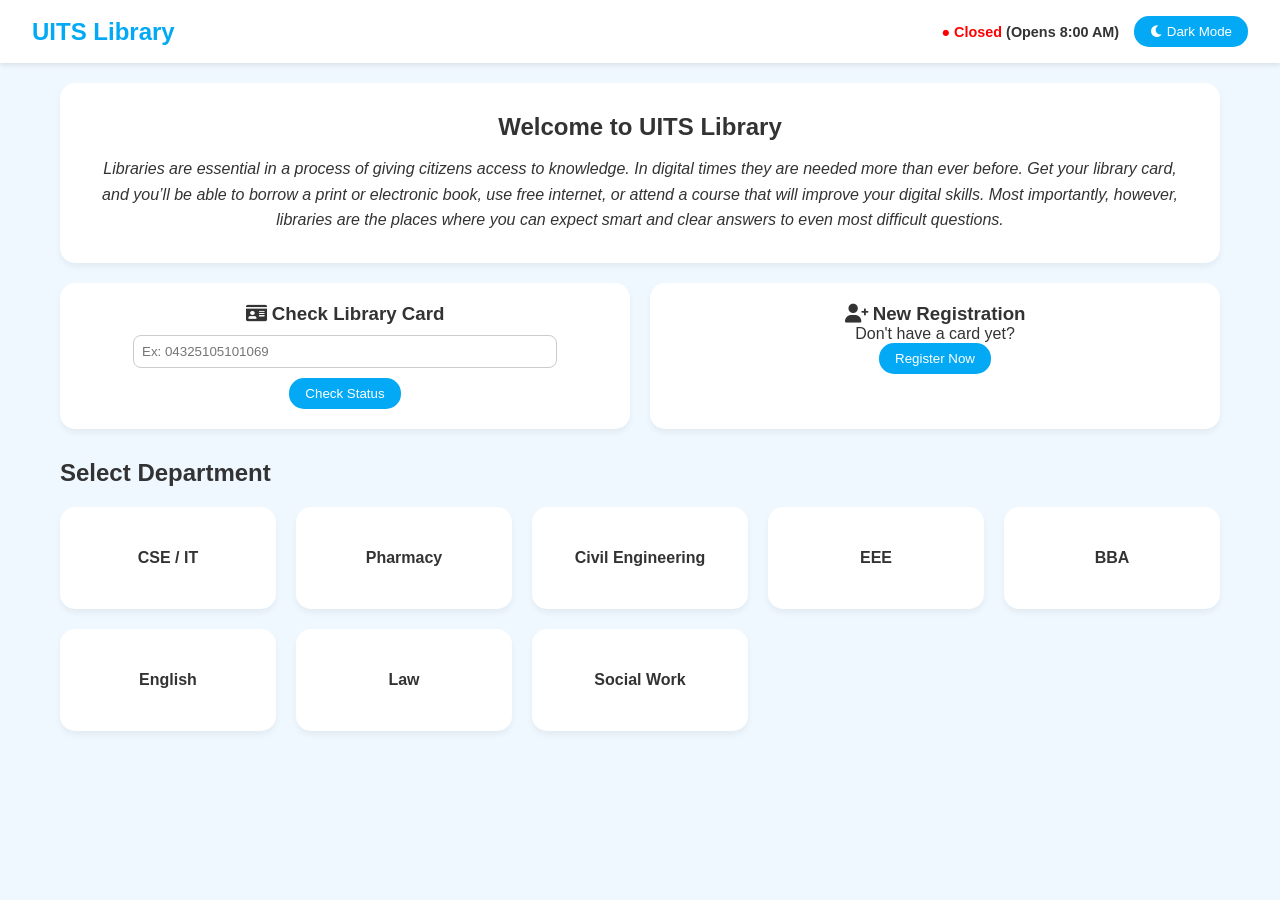
==== index.html @ aa0f2081 "Update and rename project.html to index.html" ====
<!DOCTYPE html>
<html lang="en">
<head>
    <meta charset="UTF-8">
    <meta name="viewport" content="width=device-width, initial-scale=1.0">
    <title>UITS Campus Library</title>
    <link rel="stylesheet" href="style.css">
    <link rel="stylesheet" href="https://cdnjs.cloudflare.com/ajax/libs/font-awesome/6.0.0/css/all.min.css">
</head>
<body>

    <nav class="navbar">
        <div class="logo">UITS Library</div>
        <div class="nav-controls">
            <div id="timer-display">Loading time...</div>
            <button id="theme-toggle"><i class="fas fa-moon"></i> Dark Mode</button>
        </div>
    </nav>

    <div class="container">
        
        <section id="home-section">
            <div class="hero-text">
                <h1>Welcome to UITS Library</h1>
                <p class="intro-quote">
                    Libraries are essential in a process of giving citizens access to knowledge. In digital times they are needed more than ever before.
                    Get your library card, and you’ll be able to borrow a print or electronic book, use free internet, or attend a course that will improve your digital skills.
                    Most importantly, however, libraries are the places where you can expect smart and clear answers to even most difficult questions.
                </p>
            </div>

            <div class="card-services">
                <div class="service-box">
                    <h3><i class="fas fa-id-card"></i> Check Library Card</h3>
                    <input type="text" id="card-id-input" placeholder="Ex: 04325105101069">
                    <button onclick="checkLibraryCard()">Check Status</button>
                    <p id="card-status-msg"></p>
                </div>
                <div class="service-box">
                    <h3><i class="fas fa-user-plus"></i> New Registration</h3>
                    <p>Don't have a card yet?</p>
                    <button onclick="alert('Registration form opening soon!')">Register Now</button>
                </div>
            </div>

            <h2>Select Department</h2>
            <div class="dept-grid">
                <div class="dept-card" onclick="loadBooks('CSE/IT')">CSE / IT</div>
                <div class="dept-card" onclick="loadBooks('Pharmacy')">Pharmacy</div>
                <div class="dept-card" onclick="loadBooks('Civil')">Civil Engineering</div>
                <div class="dept-card" onclick="loadBooks('EEE')">EEE</div>
                <div class="dept-card" onclick="loadBooks('BBA')">BBA</div>
                <div class="dept-card" onclick="loadBooks('English')">English</div>
                <div class="dept-card" onclick="loadBooks('Law')">Law</div>
                <div class="dept-card" onclick="loadBooks('Social Work')">Social Work</div>
            </div>
        </section>

        <section id="book-section" class="hidden">
            <button class="back-btn" onclick="showHome()"> <i class="fas fa-arrow-left"></i> Back to Home</button>
            <h2 id="dept-title">Department Name</h2>
            
            <div class="search-bar-container">
                <div class="search-box">
                    <i class="fas fa-book book-anim"></i>
                    <input type="text" id="search-input" placeholder="Search by book name or author..." onkeyup="filterBooks()">
                </div>
                <select id="edition-filter" onchange="filterBooks()">
                    <option value="all">All Editions</option>
                    <option value="1st">1st - 3rd Edition</option>
                    <option value="4th">4th - 8th Edition</option>
                    <option value="9th">9th+ Edition</option>
                </select>
            </div>

            <div class="table-responsive">
                <table id="book-table">
                    <thead>
                        <tr>
                            <th>SL</th>
                            <th>Title</th>
                            <th>Author</th>
                            <th>Edition</th>
                        </tr>
                    </thead>
                    <tbody id="book-table-body">
                        </tbody>
                </table>
                <div id="coming-soon-msg" class="hidden">
                    <h3>Coming soon. Thanks for visiting.</h3>
                </div>
            </div>
        </section>

    </div>

    <script src="script.js"></script>
</body>
</html>
---- style.css ----
:root {
    /* Light Mode Variables */
    --bg-color: #f0f8ff; /* Alice Blue */
    --text-color: #333;
    --card-bg: #ffffff;
    --primary-color: #03a9f4; /* Light Blue */
    --hover-color: #0288d1;
    --border-radius: 15px; /* Soft rounded corners */
    --transition: all 0.3s ease;
}

/* Dark Mode Variables */
.dark-mode {
    --bg-color: #121212;
    --text-color: #e0e0e0;
    --card-bg: #1e1e1e;
    --primary-color: #bb86fc;
    --hover-color: #3700b3;
}

* {
    margin: 0;
    padding: 0;
    box-sizing: border-box;
    font-family: 'Segoe UI', Tahoma, Geneva, Verdana, sans-serif;
}

body {
    background-color: var(--bg-color);
    color: var(--text-color);
    transition: var(--transition);
}

/* Navbar */
.navbar {
    background-color: var(--card-bg);
    padding: 1rem 2rem;
    display: flex;
    justify-content: space-between;
    align-items: center;
    box-shadow: 0 2px 5px rgba(0,0,0,0.1);
}

.logo {
    font-size: 1.5rem;
    font-weight: bold;
    color: var(--primary-color);
}

.nav-controls {
    display: flex;
    gap: 15px;
    align-items: center;
}

#timer-display {
    font-size: 0.9rem;
    font-weight: bold;
    color: var(--text-color);
}

button {
    padding: 8px 16px;
    border: none;
    border-radius: var(--border-radius);
    cursor: pointer;
    background-color: var(--primary-color);
    color: white;
    transition: var(--transition);
}

button:hover {
    background-color: var(--hover-color);
    transform: scale(1.05);
}

/* Container & Layout */
.container {
    max-width: 1200px;
    margin: 20px auto;
    padding: 0 20px;
}

.hero-text {
    background-color: var(--card-bg);
    padding: 30px;
    border-radius: var(--border-radius);
    margin-bottom: 20px;
    text-align: center;
    box-shadow: 0 4px 6px rgba(0,0,0,0.05);
}

.intro-quote {
    font-style: italic;
    margin-top: 15px;
    line-height: 1.6;
}

/* Card Services */
.card-services {
    display: flex;
    gap: 20px;
    margin-bottom: 30px;
    flex-wrap: wrap;
}

.service-box {
    flex: 1;
    background: var(--card-bg);
    padding: 20px;
    border-radius: var(--border-radius);
    box-shadow: 0 4px 6px rgba(0,0,0,0.05);
    text-align: center;
}

.service-box input {
    padding: 8px;
    border-radius: 8px;
    border: 1px solid #ccc;
    margin: 10px 0;
    width: 80%;
}

/* Departments Grid */
.dept-grid {
    display: grid;
    grid-template-columns: repeat(auto-fit, minmax(200px, 1fr));
    gap: 20px;
    margin-top: 20px;
}

.dept-card {
    background-color: var(--card-bg);
    padding: 40px 20px;
    text-align: center;
    border-radius: var(--border-radius);
    cursor: pointer;
    box-shadow: 0 4px 6px rgba(0,0,0,0.05);
    transition: var(--transition);
    font-weight: bold;
    border: 2px solid transparent;
}

.dept-card:hover {
    background-color: var(--primary-color);
    color: white;
    border-radius: 30px; /* More roundy on hover as requested */
    transform: translateY(-5px);
}

/* Book Section & Table */
.hidden {
    display: none;
}

.search-bar-container {
    display: flex;
    gap: 10px;
    margin: 20px 0;
    flex-wrap: wrap;
}

.search-box {
    flex: 2;
    position: relative;
    display: flex;
    align-items: center;
}

.search-box input {
    width: 100%;
    padding: 10px 10px 10px 40px;
    border-radius: var(--border-radius);
    border: 1px solid #ccc;
    outline: none;
}

.search-box i {
    position: absolute;
    left: 15px;
    color: var(--primary-color);
}

/* Optional Sweet Book Animation */
@keyframes bookBounce {
    0%, 100% { transform: translateY(0); }
    50% { transform: translateY(-3px); }
}
.book-anim {
    animation: bookBounce 2s infinite;
}

table {
    width: 100%;
    border-collapse: collapse;
    background: var(--card-bg);
    border-radius: var(--border-radius);
    overflow: hidden;
}

th, td {
    padding: 12px 15px;
    text-align: left;
    border-bottom: 1px solid rgba(0,0,0,0.1);
}

th {
    background-color: var(--primary-color);
    color: white;
}

tr:hover {
    background-color: rgba(0,0,0,0.02);
}

.back-btn {
    background-color: #ff7043; /* Orange for back button */
    margin-bottom: 15px;
}
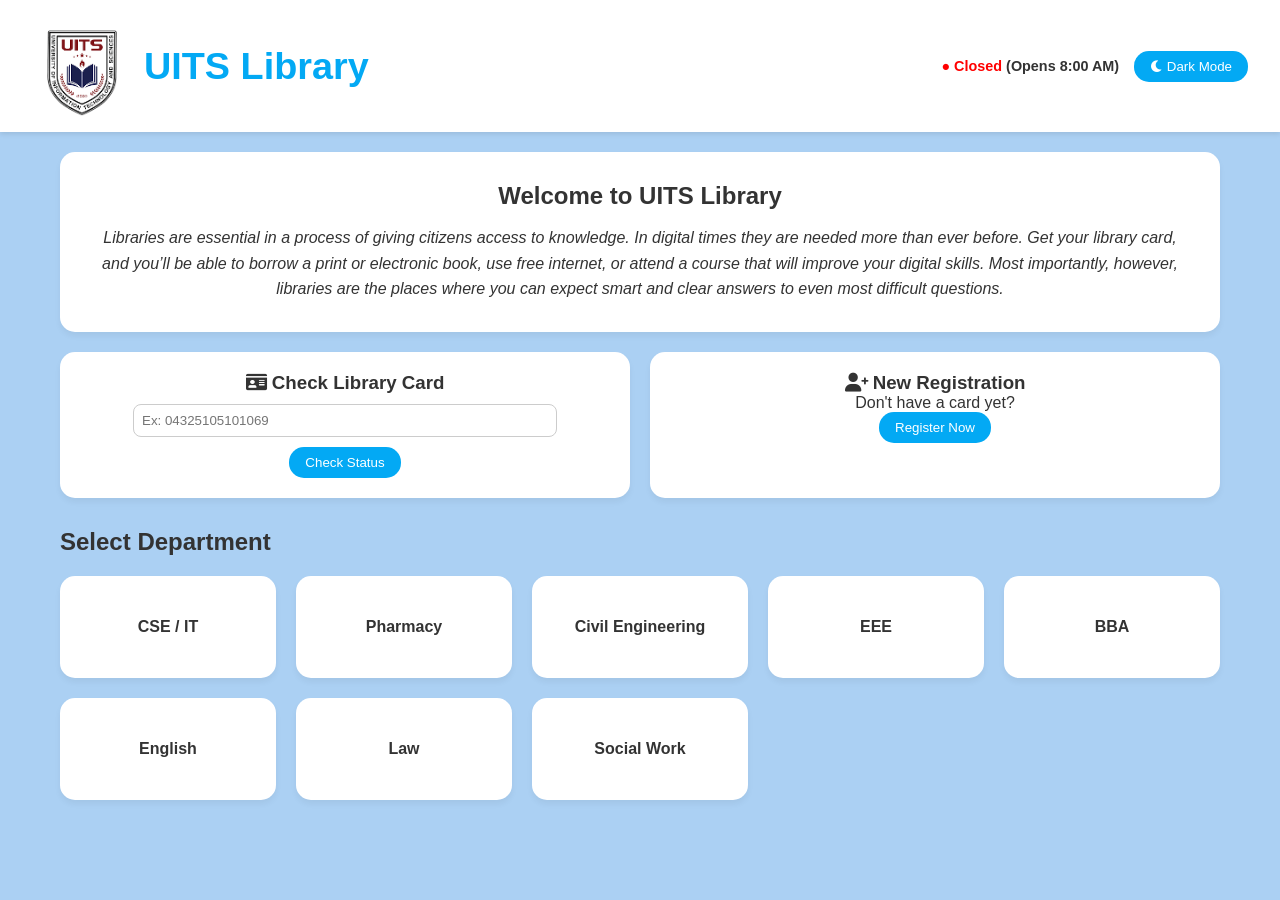
==== commit 6339d902: "Add files via upload" ====
--- a/index.html
+++ b/index.html
@@ -1,3 +1,4 @@
+
 <!DOCTYPE html>
 <html lang="en">
 <head>
@@ -10,7 +11,11 @@
 <body>
 
     <nav class="navbar">
-        <div class="logo">UITS Library</div>
+        <div class="logo">
+            <img src="download.png" alt="UITS Logo">
+            <span>UITS Library</span>
+        </div>
+        
         <div class="nav-controls">
             <div id="timer-display">Loading time...</div>
             <button id="theme-toggle"><i class="fas fa-moon"></i> Dark Mode</button>
@@ -97,4 +102,3 @@
     <script src="script.js"></script>
 </body>
 </html>
-
--- a/style.css
+++ b/style.css
@@ -1,19 +1,19 @@
 :root {
     /* Light Mode Variables */
-    --bg-color: #f0f8ff; /* Alice Blue */
+    --bg-color: #abd0f3; /* Alice Blue */
     --text-color: #333;
     --card-bg: #ffffff;
     --primary-color: #03a9f4; /* Light Blue */
     --hover-color: #0288d1;
-    --border-radius: 15px; /* Soft rounded corners */
+    --border-radius: 15px; 
     --transition: all 0.3s ease;
 }
 
 /* Dark Mode Variables */
 .dark-mode {
     --bg-color: #121212;
-    --text-color: #e0e0e0;
-    --card-bg: #1e1e1e;
+    --text-color: #ffffff;
+    --card-bg: #000000;
     --primary-color: #bb86fc;
     --hover-color: #3700b3;
 }
@@ -41,11 +41,22 @@
     box-shadow: 0 2px 5px rgba(0,0,0,0.1);
 }
 
+/* --- UPDATED LOGO CSS START --- */
 .logo {
-    font-size: 1.5rem;
+    display: flex; /* Flexbox for alignment */
+    align-items: center; /* Center vertically */
+    gap: 12px; /* Space between image and text */
+    font-size: 1cm;
     font-weight: bold;
     color: var(--primary-color);
 }
+
+.logo img {
+    height: 100px; /* Fixed height for the logo */
+    width: auto; /* Auto width to keep ratio */
+    object-fit: contain;
+}
+/* --- UPDATED LOGO CSS END --- */
 
 .nav-controls {
     display: flex;
@@ -144,7 +155,7 @@
 .dept-card:hover {
     background-color: var(--primary-color);
     color: white;
-    border-radius: 30px; /* More roundy on hover as requested */
+    border-radius: 30px; 
     transform: translateY(-5px);
 }
 
@@ -181,7 +192,7 @@
     color: var(--primary-color);
 }
 
-/* Optional Sweet Book Animation */
+/* Animation */
 @keyframes bookBounce {
     0%, 100% { transform: translateY(0); }
     50% { transform: translateY(-3px); }
@@ -214,6 +225,20 @@
 }
 
 .back-btn {
-    background-color: #ff7043; /* Orange for back button */
+    background-color: #ff7043; 
     margin-bottom: 15px;
-}+}
+
+/* Responsive Adjustments */
+@media (max-width: 600px) {
+    .logo img {
+        height: 35px; /* Smaller logo for mobile */
+    }
+    .logo span {
+        font-size: 1.2rem;
+    }
+    .navbar {
+        flex-direction: column;
+        gap: 10px;
+    }
+}
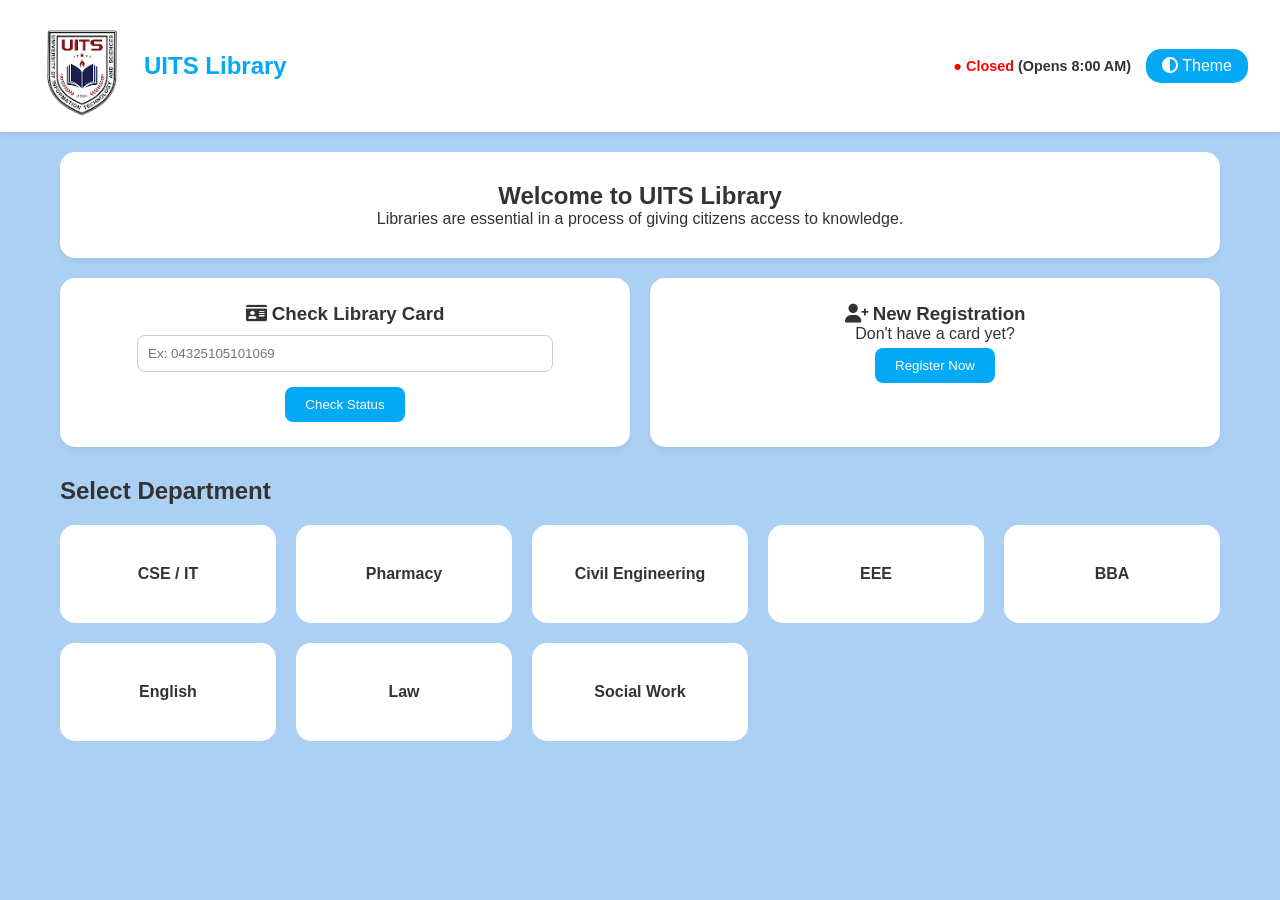
==== commit abbf511c: "Add files via upload" ====
--- a/index.html
+++ b/index.html
@@ -1,4 +1,3 @@
-
 <!DOCTYPE html>
 <html lang="en">
 <head>
@@ -10,93 +9,253 @@
 </head>
 <body>
 
-    <nav class="navbar">
-        <div class="logo">
-            <img src="download.png" alt="UITS Logo">
-            <span>UITS Library</span>
+    <input type="checkbox" id="dark-toggle" class="control-input">
+    <input type="radio" name="nav" id="nav-home" class="control-input" checked>
+    <input type="radio" name="nav" id="nav-cse" class="control-input">
+    <input type="radio" name="nav" id="nav-pharm" class="control-input">
+    <input type="radio" name="nav" id="nav-civil" class="control-input">
+    <input type="radio" name="nav" id="nav-eee" class="control-input">
+    <input type="radio" name="nav" id="nav-bba" class="control-input">
+    <input type="radio" name="nav" id="nav-eng" class="control-input">
+    <input type="radio" name="nav" id="nav-law" class="control-input">
+    <input type="radio" name="nav" id="nav-social" class="control-input">
+
+    <div class="main-wrapper">
+        
+        <nav class="navbar">
+            <div class="logo">
+                <img src="download.png" alt="UITS Logo">
+                <span>UITS Library</span>
+            </div>
+            <div class="nav-controls">
+                <div id="timer-display">Loading...</div>
+                <label for="dark-toggle" class="theme-btn">
+                    <i class="fas fa-adjust"></i> Theme
+                </label>
+            </div>
+        </nav>
+
+        <div class="container">
+            
+            <section id="home-content">
+                <div class="hero-text">
+                    <h1>Welcome to UITS Library</h1>
+                    <p class="intro-quote">
+                        Libraries are essential in a process of giving citizens access to knowledge.
+                    </p>
+                </div>
+
+                <div class="card-services">
+                    <div class="service-box">
+                        <h3><i class="fas fa-id-card"></i> Check Library Card</h3>
+                        <input type="text" id="card-id-input" placeholder="Ex: 04325105101069">
+                        <button onclick="checkLibraryCard()">Check Status</button>
+                        <p id="card-status-msg"></p>
+                    </div>
+                    <div class="service-box">
+                        <h3><i class="fas fa-user-plus"></i> New Registration</h3>
+                        <p>Don't have a card yet?</p>
+                        <button onclick="alert('Registration form opening soon!')">Register Now</button>
+                    </div>
+                </div>
+
+                <h2>Select Department</h2>
+                <div class="dept-grid">
+                    <label for="nav-cse" class="dept-card">CSE / IT</label>
+                    <label for="nav-pharm" class="dept-card">Pharmacy</label>
+                    <label for="nav-civil" class="dept-card">Civil Engineering</label>
+                    <label for="nav-eee" class="dept-card">EEE</label>
+                    <label for="nav-bba" class="dept-card">BBA</label>
+                    <label for="nav-eng" class="dept-card">English</label>
+                    <label for="nav-law" class="dept-card">Law</label>
+                    <label for="nav-social" class="dept-card">Social Work</label>
+                </div>
+            </section>
+
+            <section id="cse-content" class="book-section">
+                <label for="nav-home" class="back-btn"> <i class="fas fa-arrow-left"></i> Back to Home</label>
+                <h2>CSE / IT Department Books</h2>
+                <div class="search-container">
+                    <input type="text" onkeyup="searchTable(this)" placeholder="Search CSE books...">
+                </div>
+                <div class="table-responsive">
+                    <table>
+                        <thead><tr><th>SL</th><th>Title</th><th>Author</th><th>Ed</th></tr></thead>
+                        <tbody>
+                            <tr><td>1</td><td>Compilers: Principles, Techniques</td><td>Alfred V. Aho</td><td>-</td></tr>
+                            <tr><td>2</td><td>Principles of Compiler Design</td><td>Alfred V. Aho</td><td>-</td></tr>
+                            <tr><td>3</td><td>Introduction to Computers</td><td>Peter Norton</td><td>6e</td></tr>
+                            <tr><td>8</td><td>Computer System Architecture</td><td>M. Morris Mano</td><td>3e</td></tr>
+                            <tr><td>9</td><td>Fundamentals of Computer Algorithms</td><td>Ellis Horowitz</td><td>-</td></tr>
+                            <tr><td>12</td><td>Computer Organization and Design</td><td>David A. Patterson</td><td>4e</td></tr>
+                            <tr><td>16</td><td>The Intel Microprocessors</td><td>Barry B. Brey</td><td>8e</td></tr>
+                            <tr><td>21</td><td>Data & Computer Communications</td><td>William Stallings</td><td>7e</td></tr>
+                            <tr><td>24</td><td>Computer Networks</td><td>Tanenbaum</td><td>4e</td></tr>
+                            <tr><td>35</td><td>Software Engineering</td><td>Roger S. Pressman</td><td>6e</td></tr>
+                            <tr><td>38</td><td>Introduction to Automata Theory</td><td>John E. Hopcroft</td><td>3e</td></tr>
+                            <tr><td>40</td><td>Teach Yourself C++</td><td>Herbert Schildt</td><td>3e</td></tr>
+                        </tbody>
+                    </table>
+                </div>
+            </section>
+
+            <section id="pharm-content" class="book-section">
+                <label for="nav-home" class="back-btn"><i class="fas fa-arrow-left"></i> Back to Home</label>
+                <h2>Pharmacy Department Books</h2>
+                <div class="search-container">
+                    <input type="text" onkeyup="searchTable(this)" placeholder="Search Pharmacy books...">
+                </div>
+                <div class="table-responsive">
+                    <table>
+                        <thead><tr><th>SL</th><th>Title</th><th>Author</th><th>Ed</th></tr></thead>
+                        <tbody>
+                            <tr><td>21</td><td>Cell and Molecular Biology</td><td>E.D.P. De Robertis</td><td>4e</td></tr>
+                            <tr><td>22</td><td>Clinical Pharmacy & Therapeutics</td><td>Roger Walker</td><td>11e</td></tr>
+                            <tr><td>23</td><td>Goodman & Gilmans The Pharma Basis</td><td>Alfred G. Goodman</td><td>13e</td></tr>
+                            <tr><td>29</td><td>Organic Chemistry</td><td>Robert Morrison</td><td>9e</td></tr>
+                            <tr><td>30</td><td>Ansels Pharmaceutical Dosage Forms</td><td>Loyd V. Allen</td><td>3e</td></tr>
+                            <tr><td>34</td><td>Basic and Clinical Pharmacology</td><td>Bertram G. Katzung</td><td>5e</td></tr>
+                            <tr><td>36</td><td>Robbins & Cotran Pathological Basis</td><td>Vinoy Kumar</td><td>-</td></tr>
+                            <tr><td>1</td><td>Comprehensive Pharmacy Review</td><td>Leon Shargel</td><td>8e</td></tr>
+                            <tr><td>7</td><td>Microbiology</td><td>Michael Pelczar</td><td>9e</td></tr>
+                            <tr><td>13</td><td>Physical Pharmacy</td><td>Alfred Martin</td><td>2e</td></tr>
+                        </tbody>
+                    </table>
+                </div>
+            </section>
+
+            <section id="civil-content" class="book-section">
+                <label for="nav-home" class="back-btn"><i class="fas fa-arrow-left"></i> Back to Home</label>
+                <h2>Civil Engineering Books</h2>
+                <div class="search-container">
+                    <input type="text" onkeyup="searchTable(this)" placeholder="Search Civil books...">
+                </div>
+                <div class="table-responsive">
+                    <table>
+                        <thead><tr><th>SL</th><th>Title</th><th>Author</th><th>Ed</th></tr></thead>
+                        <tbody>
+                            <tr><td>1</td><td>Structural Analysis</td><td>R.C. Hibbeler</td><td>8e</td></tr>
+                            <tr><td>2</td><td>Fluid Mechanics</td><td>R.K. Bansal</td><td>9e</td></tr>
+                            <tr><td>3</td><td>Surveying Vol. 1</td><td>B.C. Punmia</td><td>16e</td></tr>
+                            <tr><td>4</td><td>Principles of Geotechnical Eng</td><td>Braja M. Das</td><td>7e</td></tr>
+                            <tr><td>5</td><td>Design of Concrete Structures</td><td>Nilson & Darwin</td><td>14e</td></tr>
+                            <tr><td>6</td><td>Engineering Mechanics: Statics</td><td>Meriam & Kraige</td><td>7e</td></tr>
+                            <tr><td>7</td><td>Highway Engineering</td><td>S.K. Khanna</td><td>10e</td></tr>
+                        </tbody>
+                    </table>
+                </div>
+            </section>
+
+            <section id="eee-content" class="book-section">
+                <label for="nav-home" class="back-btn"><i class="fas fa-arrow-left"></i> Back to Home</label>
+                <h2>EEE Department Books</h2>
+                <div class="search-container">
+                    <input type="text" onkeyup="searchTable(this)" placeholder="Search EEE books...">
+                </div>
+                <div class="table-responsive">
+                    <table>
+                        <thead><tr><th>SL</th><th>Title</th><th>Author</th><th>Ed</th></tr></thead>
+                        <tbody>
+                            <tr><td>1</td><td>Fundamentals of Electric Circuits</td><td>Alexander & Sadiku</td><td>5e</td></tr>
+                            <tr><td>2</td><td>Electronic Devices and Circuit</td><td>Robert L. Boylestad</td><td>11e</td></tr>
+                            <tr><td>3</td><td>Power System Analysis</td><td>John J. Grainger</td><td>-</td></tr>
+                            <tr><td>4</td><td>Microelectronic Circuits</td><td>Adel S. Sedra</td><td>6e</td></tr>
+                            <tr><td>5</td><td>Modern Control Engineering</td><td>Katsuhiko Ogata</td><td>5e</td></tr>
+                            <tr><td>6</td><td>Principles of Electronics</td><td>V.K. Mehta</td><td>11e</td></tr>
+                            <tr><td>7</td><td>Electromagnetic Field Theory</td><td>Sadiku</td><td>4e</td></tr>
+                        </tbody>
+                    </table>
+                </div>
+            </section>
+
+            <section id="bba-content" class="book-section">
+                <label for="nav-home" class="back-btn"><i class="fas fa-arrow-left"></i> Back to Home</label>
+                <h2>BBA Department Books</h2>
+                <div class="search-container">
+                    <input type="text" onkeyup="searchTable(this)" placeholder="Search BBA books...">
+                </div>
+                <div class="table-responsive">
+                    <table>
+                        <thead><tr><th>SL</th><th>Title</th><th>Author</th><th>Ed</th></tr></thead>
+                        <tbody>
+                            <tr><td>1</td><td>Principles of Marketing</td><td>Philip Kotler</td><td>15e</td></tr>
+                            <tr><td>2</td><td>Management</td><td>Stephen P. Robbins</td><td>11e</td></tr>
+                            <tr><td>3</td><td>Financial Accounting</td><td>Jerry J. Weygandt</td><td>9e</td></tr>
+                            <tr><td>4</td><td>Fundamentals of Corporate Finance</td><td>Ross, Westerfield</td><td>10e</td></tr>
+                            <tr><td>5</td><td>Human Resource Management</td><td>Gary Dessler</td><td>13e</td></tr>
+                            <tr><td>6</td><td>Operations Management</td><td>William J. Stevenson</td><td>12e</td></tr>
+                            <tr><td>7</td><td>Business Communication</td><td>Kitty O. Locker</td><td>5e</td></tr>
+                        </tbody>
+                    </table>
+                </div>
+            </section>
+
+            <section id="eng-content" class="book-section">
+                <label for="nav-home" class="back-btn"><i class="fas fa-arrow-left"></i> Back to Home</label>
+                <h2>English Department Books</h2>
+                <div class="search-container">
+                    <input type="text" onkeyup="searchTable(this)" placeholder="Search English books...">
+                </div>
+                <div class="table-responsive">
+                    <table>
+                        <thead><tr><th>SL</th><th>Title</th><th>Author</th><th>Ed</th></tr></thead>
+                        <tbody>
+                            <tr><td>1</td><td>A History of English Literature</td><td>Edward Albert</td><td>5e</td></tr>
+                            <tr><td>2</td><td>The Study of Language</td><td>George Yule</td><td>4e</td></tr>
+                            <tr><td>3</td><td>An Introduction to Literary Studies</td><td>Mario Klarer</td><td>2e</td></tr>
+                            <tr><td>4</td><td>Hamlet</td><td>William Shakespeare</td><td>-</td></tr>
+                            <tr><td>5</td><td>Glossary of Literary Terms</td><td>M.H. Abrams</td><td>11e</td></tr>
+                            <tr><td>6</td><td>Pride and Prejudice</td><td>Jane Austen</td><td>-</td></tr>
+                            <tr><td>7</td><td>Pygmalion</td><td>George Bernard Shaw</td><td>-</td></tr>
+                        </tbody>
+                    </table>
+                </div>
+            </section>
+
+            <section id="law-content" class="book-section">
+                <label for="nav-home" class="back-btn"><i class="fas fa-arrow-left"></i> Back to Home</label>
+                <h2>Law Department Books</h2>
+                <div class="search-container">
+                    <input type="text" onkeyup="searchTable(this)" placeholder="Search Law books...">
+                </div>
+                <div class="table-responsive">
+                    <table>
+                        <thead><tr><th>SL</th><th>Title</th><th>Author</th><th>Ed</th></tr></thead>
+                        <tbody>
+                            <tr><td>1</td><td>The Code of Civil Procedure</td><td>Mahmudul Islam</td><td>4e</td></tr>
+                            <tr><td>2</td><td>Constitutional Law of Bangladesh</td><td>Mahmudul Islam</td><td>3e</td></tr>
+                            <tr><td>3</td><td>Jurisprudence: The Theory of Law</td><td>Salmond</td><td>12e</td></tr>
+                            <tr><td>4</td><td>The Penal Code, 1860</td><td>L. Kabir</td><td>-</td></tr>
+                            <tr><td>5</td><td>Law of Contract</td><td>Avtar Singh</td><td>11e</td></tr>
+                            <tr><td>6</td><td>Muslim Law</td><td>Syed Amir Ali</td><td>-</td></tr>
+                            <tr><td>7</td><td>Law of Evidence</td><td>Best</td><td>10e</td></tr>
+                        </tbody>
+                    </table>
+                </div>
+            </section>
+
+             <section id="social-content" class="book-section">
+                <label for="nav-home" class="back-btn"><i class="fas fa-arrow-left"></i> Back to Home</label>
+                <h2>Social Work Books</h2>
+                <div class="search-container">
+                    <input type="text" onkeyup="searchTable(this)" placeholder="Search Social Work books...">
+                </div>
+                <div class="table-responsive">
+                    <table>
+                        <thead><tr><th>SL</th><th>Title</th><th>Author</th><th>Ed</th></tr></thead>
+                        <tbody>
+                            <tr><td>1</td><td>Introduction to Social Work</td><td>Charles Zastrow</td><td>11e</td></tr>
+                            <tr><td>2</td><td>Social Work Practice</td><td>Mark Doel</td><td>-</td></tr>
+                            <tr><td>3</td><td>Research Methods for Social Work</td><td>Rubin & Babbie</td><td>8e</td></tr>
+                            <tr><td>4</td><td>Human Behavior in Social Env</td><td>Jose B. Ashford</td><td>5e</td></tr>
+                            <tr><td>5</td><td>Community Organization</td><td>H.B. Trecker</td><td>-</td></tr>
+                            <tr><td>6</td><td>Social Welfare in Bangladesh</td><td>M.A. Momen</td><td>-</td></tr>
+                        </tbody>
+                    </table>
+                </div>
+            </section>
+
         </div>
-        
-        <div class="nav-controls">
-            <div id="timer-display">Loading time...</div>
-            <button id="theme-toggle"><i class="fas fa-moon"></i> Dark Mode</button>
-        </div>
-    </nav>
-
-    <div class="container">
-        
-        <section id="home-section">
-            <div class="hero-text">
-                <h1>Welcome to UITS Library</h1>
-                <p class="intro-quote">
-                    Libraries are essential in a process of giving citizens access to knowledge. In digital times they are needed more than ever before.
-                    Get your library card, and you’ll be able to borrow a print or electronic book, use free internet, or attend a course that will improve your digital skills.
-                    Most importantly, however, libraries are the places where you can expect smart and clear answers to even most difficult questions.
-                </p>
-            </div>
-
-            <div class="card-services">
-                <div class="service-box">
-                    <h3><i class="fas fa-id-card"></i> Check Library Card</h3>
-                    <input type="text" id="card-id-input" placeholder="Ex: 04325105101069">
-                    <button onclick="checkLibraryCard()">Check Status</button>
-                    <p id="card-status-msg"></p>
-                </div>
-                <div class="service-box">
-                    <h3><i class="fas fa-user-plus"></i> New Registration</h3>
-                    <p>Don't have a card yet?</p>
-                    <button onclick="alert('Registration form opening soon!')">Register Now</button>
-                </div>
-            </div>
-
-            <h2>Select Department</h2>
-            <div class="dept-grid">
-                <div class="dept-card" onclick="loadBooks('CSE/IT')">CSE / IT</div>
-                <div class="dept-card" onclick="loadBooks('Pharmacy')">Pharmacy</div>
-                <div class="dept-card" onclick="loadBooks('Civil')">Civil Engineering</div>
-                <div class="dept-card" onclick="loadBooks('EEE')">EEE</div>
-                <div class="dept-card" onclick="loadBooks('BBA')">BBA</div>
-                <div class="dept-card" onclick="loadBooks('English')">English</div>
-                <div class="dept-card" onclick="loadBooks('Law')">Law</div>
-                <div class="dept-card" onclick="loadBooks('Social Work')">Social Work</div>
-            </div>
-        </section>
-
-        <section id="book-section" class="hidden">
-            <button class="back-btn" onclick="showHome()"> <i class="fas fa-arrow-left"></i> Back to Home</button>
-            <h2 id="dept-title">Department Name</h2>
-            
-            <div class="search-bar-container">
-                <div class="search-box">
-                    <i class="fas fa-book book-anim"></i>
-                    <input type="text" id="search-input" placeholder="Search by book name or author..." onkeyup="filterBooks()">
-                </div>
-                <select id="edition-filter" onchange="filterBooks()">
-                    <option value="all">All Editions</option>
-                    <option value="1st">1st - 3rd Edition</option>
-                    <option value="4th">4th - 8th Edition</option>
-                    <option value="9th">9th+ Edition</option>
-                </select>
-            </div>
-
-            <div class="table-responsive">
-                <table id="book-table">
-                    <thead>
-                        <tr>
-                            <th>SL</th>
-                            <th>Title</th>
-                            <th>Author</th>
-                            <th>Edition</th>
-                        </tr>
-                    </thead>
-                    <tbody id="book-table-body">
-                        </tbody>
-                </table>
-                <div id="coming-soon-msg" class="hidden">
-                    <h3>Coming soon. Thanks for visiting.</h3>
-                </div>
-            </div>
-        </section>
-
     </div>
 
     <script src="script.js"></script>
--- a/style.css
+++ b/style.css
@@ -1,244 +1,121 @@
+/* --- VARIABLES --- */
 :root {
-    /* Light Mode Variables */
-    --bg-color: #abd0f3; /* Alice Blue */
+    --bg-color: #abd0f3; 
     --text-color: #333;
     --card-bg: #ffffff;
-    --primary-color: #03a9f4; /* Light Blue */
+    --primary-color: #03a9f4; 
     --hover-color: #0288d1;
-    --border-radius: 15px; 
+    --border-radius: 15px;
     --transition: all 0.3s ease;
 }
 
-/* Dark Mode Variables */
-.dark-mode {
+* { margin: 0; padding: 0; box-sizing: border-box; font-family: 'Segoe UI', sans-serif; }
+
+/* --- INVISIBLE LOGIC --- */
+.control-input { display: none; }
+
+/* Dark Mode */
+#dark-toggle:checked ~ .main-wrapper {
     --bg-color: #121212;
     --text-color: #ffffff;
-    --card-bg: #000000;
+    --card-bg: #1e1e1e;
     --primary-color: #bb86fc;
     --hover-color: #3700b3;
 }
 
-* {
-    margin: 0;
-    padding: 0;
-    box-sizing: border-box;
-    font-family: 'Segoe UI', Tahoma, Geneva, Verdana, sans-serif;
-}
+/* Navigation Logic */
+#home-content, .book-section { display: none; animation: fadeIn 0.5s; }
 
-body {
-    background-color: var(--bg-color);
-    color: var(--text-color);
-    transition: var(--transition);
-}
+#nav-home:checked ~ .main-wrapper #home-content { display: block; }
+#nav-cse:checked ~ .main-wrapper #cse-content { display: block; }
+#nav-pharm:checked ~ .main-wrapper #pharm-content { display: block; }
+#nav-civil:checked ~ .main-wrapper #civil-content { display: block; }
+#nav-eee:checked ~ .main-wrapper #eee-content { display: block; }
+#nav-bba:checked ~ .main-wrapper #bba-content { display: block; }
+#nav-eng:checked ~ .main-wrapper #eng-content { display: block; }
+#nav-law:checked ~ .main-wrapper #law-content { display: block; }
+#nav-social:checked ~ .main-wrapper #social-content { display: block; }
+
+@keyframes fadeIn { from { opacity:0; transform:translateY(10px); } to { opacity:1; transform:translateY(0); } }
+
+/* --- STYLING --- */
+body { background-color: var(--bg-color); }
+.main-wrapper { background-color: var(--bg-color); color: var(--text-color); min-height: 100vh; transition: var(--transition); }
 
 /* Navbar */
 .navbar {
-    background-color: var(--card-bg);
-    padding: 1rem 2rem;
-    display: flex;
-    justify-content: space-between;
-    align-items: center;
-    box-shadow: 0 2px 5px rgba(0,0,0,0.1);
+    background-color: var(--card-bg); padding: 1rem 2rem; display: flex;
+    justify-content: space-between; align-items: center; box-shadow: 0 2px 5px rgba(0,0,0,0.1);
+    position: sticky; top: 0; z-index: 100;
 }
 
-/* --- UPDATED LOGO CSS START --- */
-.logo {
-    display: flex; /* Flexbox for alignment */
-    align-items: center; /* Center vertically */
-    gap: 12px; /* Space between image and text */
-    font-size: 1cm;
-    font-weight: bold;
-    color: var(--primary-color);
+.logo { display: flex; align-items: center; gap: 12px; font-size: 1.5rem; font-weight: bold; color: var(--primary-color); }
+.logo img { height: 100px; width: auto; }
+
+.nav-controls { display: flex; align-items: center; gap: 15px; }
+#timer-display { font-weight: bold; font-size: 0.9rem; }
+
+.theme-btn {
+    padding: 8px 16px; border-radius: var(--border-radius); cursor: pointer;
+    background-color: var(--primary-color); color: white; transition: var(--transition);
 }
 
-.logo img {
-    height: 100px; /* Fixed height for the logo */
-    width: auto; /* Auto width to keep ratio */
-    object-fit: contain;
-}
-/* --- UPDATED LOGO CSS END --- */
+.container { max-width: 1200px; margin: 20px auto; padding: 0 20px; }
 
-.nav-controls {
-    display: flex;
-    gap: 15px;
-    align-items: center;
+/* Hero Text */
+.hero-text {
+    background-color: var(--card-bg); padding: 30px; border-radius: var(--border-radius);
+    margin-bottom: 20px; text-align: center; box-shadow: 0 4px 6px rgba(0,0,0,0.05);
 }
 
-#timer-display {
-    font-size: 0.9rem;
-    font-weight: bold;
-    color: var(--text-color);
-}
-
-button {
-    padding: 8px 16px;
-    border: none;
-    border-radius: var(--border-radius);
-    cursor: pointer;
-    background-color: var(--primary-color);
-    color: white;
-    transition: var(--transition);
-}
-
-button:hover {
-    background-color: var(--hover-color);
-    transform: scale(1.05);
-}
-
-/* Container & Layout */
-.container {
-    max-width: 1200px;
-    margin: 20px auto;
-    padding: 0 20px;
-}
-
-.hero-text {
-    background-color: var(--card-bg);
-    padding: 30px;
-    border-radius: var(--border-radius);
-    margin-bottom: 20px;
-    text-align: center;
-    box-shadow: 0 4px 6px rgba(0,0,0,0.05);
-}
-
-.intro-quote {
-    font-style: italic;
-    margin-top: 15px;
-    line-height: 1.6;
-}
-
-/* Card Services */
+/* --- CARD SERVICES LAYOUT --- */
 .card-services {
-    display: flex;
-    gap: 20px;
-    margin-bottom: 30px;
-    flex-wrap: wrap;
+    display: flex; gap: 20px; margin-bottom: 30px; flex-wrap: wrap;
 }
 
 .service-box {
-    flex: 1;
-    background: var(--card-bg);
-    padding: 20px;
-    border-radius: var(--border-radius);
-    box-shadow: 0 4px 6px rgba(0,0,0,0.05);
-    text-align: center;
+    flex: 1; background: var(--card-bg); padding: 25px; border-radius: var(--border-radius);
+    box-shadow: 0 4px 6px rgba(0,0,0,0.05); text-align: center; min-width: 280px;
 }
 
 .service-box input {
-    padding: 8px;
-    border-radius: 8px;
-    border: 1px solid #ccc;
-    margin: 10px 0;
-    width: 80%;
+    padding: 10px; border-radius: 8px; border: 1px solid #ccc; margin: 10px 0; width: 80%;
 }
 
-/* Departments Grid */
-.dept-grid {
-    display: grid;
-    grid-template-columns: repeat(auto-fit, minmax(200px, 1fr));
-    gap: 20px;
-    margin-top: 20px;
+.service-box button {
+    padding: 10px 20px; background: var(--primary-color); color: white; border: none;
+    border-radius: 8px; cursor: pointer; margin-top: 5px;
+}
+.service-box button:hover { background-color: var(--hover-color); }
+
+/* Dept Grid */
+.dept-grid { display: grid; grid-template-columns: repeat(auto-fit, minmax(200px, 1fr)); gap: 20px; margin-top: 20px; }
+.dept-card {
+    background-color: var(--card-bg); padding: 40px 20px; text-align: center;
+    border-radius: var(--border-radius); cursor: pointer; font-weight: bold;
+    display: flex; align-items: center; justify-content: center; transition: var(--transition);
+}
+.dept-card:hover { background-color: var(--primary-color); color: white; transform: translateY(-5px); }
+
+/* Search Container */
+.search-container { margin-bottom: 20px; }
+.search-container input {
+    width: 100%; padding: 12px; border-radius: 10px; border: 1px solid #ccc; outline: none;
+}
+.search-container input:focus { border-color: var(--primary-color); box-shadow: 0 0 5px rgba(0,0,0,0.1); }
+
+/* Tables */
+.table-responsive { overflow-x: auto; }
+table { width: 100%; border-collapse: collapse; background: var(--card-bg); border-radius: var(--border-radius); overflow: hidden; }
+th, td { padding: 12px 15px; text-align: left; border-bottom: 1px solid rgba(0,0,0,0.1); }
+th { background-color: var(--primary-color); color: white; }
+
+.back-btn {
+    display: inline-block; background-color: #ff7043; color: white; padding: 10px 20px;
+    border-radius: var(--border-radius); cursor: pointer; margin-bottom: 15px;
 }
 
-.dept-card {
-    background-color: var(--card-bg);
-    padding: 40px 20px;
-    text-align: center;
-    border-radius: var(--border-radius);
-    cursor: pointer;
-    box-shadow: 0 4px 6px rgba(0,0,0,0.05);
-    transition: var(--transition);
-    font-weight: bold;
-    border: 2px solid transparent;
+@media (max-width: 600px) {
+    .navbar { flex-direction: column; gap: 10px; }
+    .logo img { height: 35px; }
 }
-
-.dept-card:hover {
-    background-color: var(--primary-color);
-    color: white;
-    border-radius: 30px; 
-    transform: translateY(-5px);
-}
-
-/* Book Section & Table */
-.hidden {
-    display: none;
-}
-
-.search-bar-container {
-    display: flex;
-    gap: 10px;
-    margin: 20px 0;
-    flex-wrap: wrap;
-}
-
-.search-box {
-    flex: 2;
-    position: relative;
-    display: flex;
-    align-items: center;
-}
-
-.search-box input {
-    width: 100%;
-    padding: 10px 10px 10px 40px;
-    border-radius: var(--border-radius);
-    border: 1px solid #ccc;
-    outline: none;
-}
-
-.search-box i {
-    position: absolute;
-    left: 15px;
-    color: var(--primary-color);
-}
-
-/* Animation */
-@keyframes bookBounce {
-    0%, 100% { transform: translateY(0); }
-    50% { transform: translateY(-3px); }
-}
-.book-anim {
-    animation: bookBounce 2s infinite;
-}
-
-table {
-    width: 100%;
-    border-collapse: collapse;
-    background: var(--card-bg);
-    border-radius: var(--border-radius);
-    overflow: hidden;
-}
-
-th, td {
-    padding: 12px 15px;
-    text-align: left;
-    border-bottom: 1px solid rgba(0,0,0,0.1);
-}
-
-th {
-    background-color: var(--primary-color);
-    color: white;
-}
-
-tr:hover {
-    background-color: rgba(0,0,0,0.02);
-}
-
-.back-btn {
-    background-color: #ff7043; 
-    margin-bottom: 15px;
-}
-
-/* Responsive Adjustments */
-@media (max-width: 600px) {
-    .logo img {
-        height: 35px; /* Smaller logo for mobile */
-    }
-    .logo span {
-        font-size: 1.2rem;
-    }
-    .navbar {
-        flex-direction: column;
-        gap: 10px;
-    }
-}
